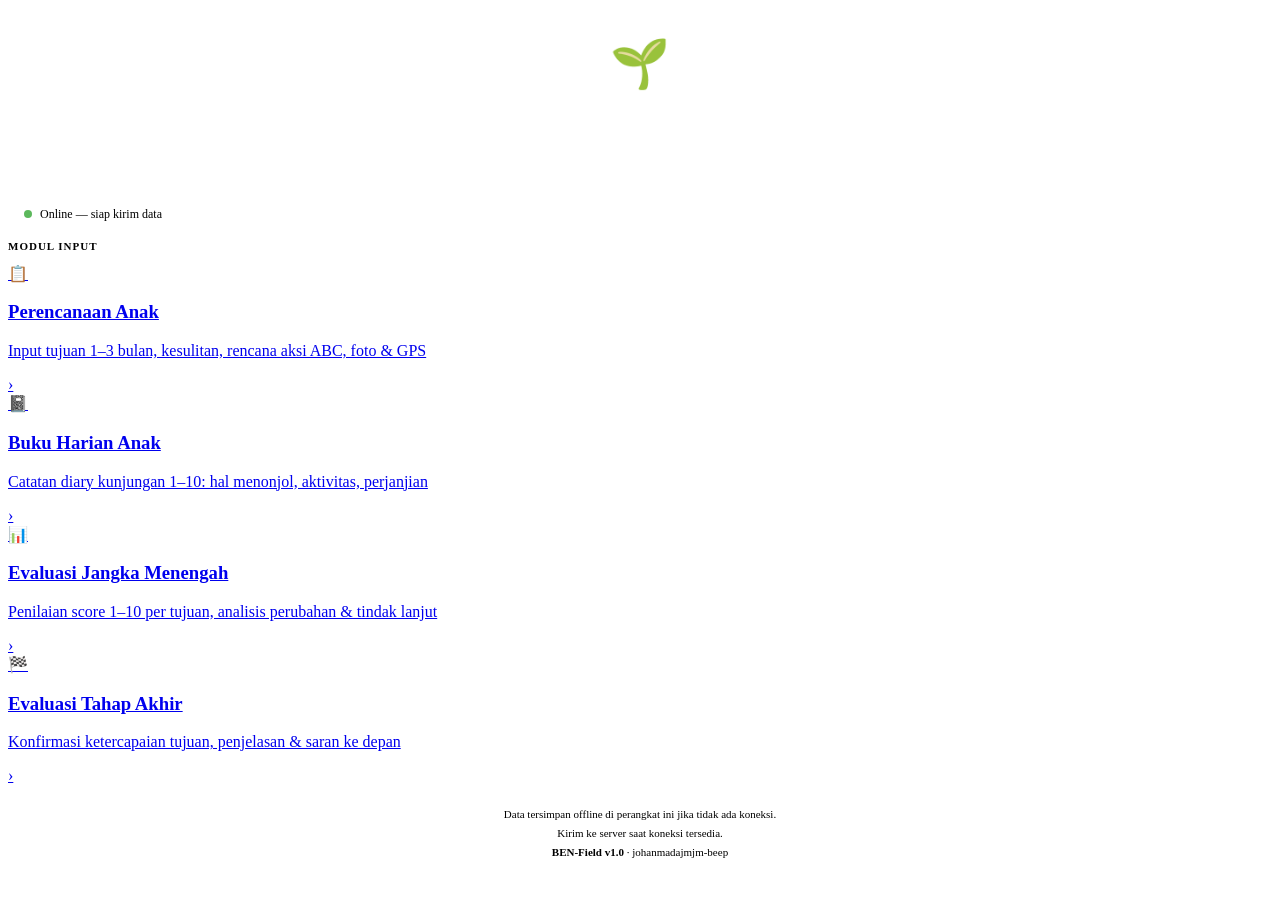
==== index.html @ 11e94c40 "Add files via upload" ====
<!DOCTYPE html>
<html lang="id">
<head>
<meta charset="UTF-8">
<meta name="viewport" content="width=device-width, initial-scale=1.0, maximum-scale=1.0">
<meta name="apple-mobile-web-app-capable" content="yes">
<meta name="theme-color" content="#1a5c3a">
<title>BEN-Field — Menu Utama</title>
<link rel="stylesheet" href="assets/css/shared.css">
<style>
  .hero {
    background: linear-gradient(135deg, var(--green-deep) 0%, #2d6b4a 100%);
    color: white; padding: 28px 20px 24px;
    text-align: center;
  }
  .hero-icon { font-size: 48px; margin-bottom: 10px; }
  .hero h1   { font-size: 22px; font-weight: 800; margin-bottom: 4px; letter-spacing: 0.3px; }
  .hero .tagline { font-size: 13px; opacity: 0.8; }
  .hero .program { font-size: 11px; opacity: 0.6; margin-top: 6px; }

  .section-label {
    font-size: 11px; font-weight: 700; text-transform: uppercase;
    letter-spacing: 1px; color: var(--text-muted);
    padding: 6px 0 8px; margin-bottom: 4px;
  }

  .status-strip {
    display: flex; gap: 8px; flex-wrap: wrap;
    padding: 12px 16px;
    background: var(--green-pale);
    border-bottom: 1px solid var(--green-border);
    font-size: 12px; color: var(--text-mid);
    align-items: center;
  }
  .online-dot { width:8px;height:8px;border-radius:50%;background:#5cb85c;flex-shrink:0; }
  .online-dot.off { background:var(--amber); }

  .queue-summary {
    margin-left: auto; font-size:11px; font-weight:700;
    background: var(--amber); color: white;
    padding: 3px 10px; border-radius: 20px;
    display: none;
  }
  .queue-summary.show { display: block; }

  .footer-note {
    text-align:center; font-size:11px; color:var(--text-muted);
    padding: 20px 16px 40px; line-height: 1.7;
  }
</style>
</head>
<body>

<!-- HERO -->
<div class="hero">
  <div class="hero-icon">🌱</div>
  <h1>BEN-Field</h1>
  <div class="tagline">Aplikasi Input Lapangan Staf CBR</div>
  <div class="program">Program BEN — Manggarai, NTT</div>
</div>

<!-- STATUS -->
<div class="status-strip">
  <div class="online-dot" id="onlineDot"></div>
  <span id="onlineText">Memeriksa koneksi…</span>
  <div class="queue-summary" id="queueSummary"></div>
</div>

<div class="main">
  <div class="section-label">Modul Input</div>

  <a class="home-card" href="perencanaan-anak-ben.html">
    <div class="home-card-icon green">📋</div>
    <div class="home-card-text">
      <h3>Perencanaan Anak</h3>
      <p>Input tujuan 1–3 bulan, kesulitan, rencana aksi ABC, foto & GPS</p>
    </div>
    <div class="home-card-arrow">›</div>
  </a>

  <a class="home-card" href="buku-harian.html">
    <div class="home-card-icon blue">📓</div>
    <div class="home-card-text">
      <h3>Buku Harian Anak</h3>
      <p>Catatan diary kunjungan 1–10: hal menonjol, aktivitas, perjanjian</p>
    </div>
    <div class="home-card-arrow">›</div>
  </a>

  <a class="home-card" href="evaluasi-menengah.html">
    <div class="home-card-icon purple">📊</div>
    <div class="home-card-text">
      <h3>Evaluasi Jangka Menengah</h3>
      <p>Penilaian score 1–10 per tujuan, analisis perubahan & tindak lanjut</p>
    </div>
    <div class="home-card-arrow">›</div>
  </a>

  <a class="home-card" href="evaluasi-akhir.html">
    <div class="home-card-icon red">🏁</div>
    <div class="home-card-text">
      <h3>Evaluasi Tahap Akhir</h3>
      <p>Konfirmasi ketercapaian tujuan, penjelasan & saran ke depan</p>
    </div>
    <div class="home-card-arrow">›</div>
  </a>

  <div class="footer-note">
    Data tersimpan offline di perangkat ini jika tidak ada koneksi.<br>
    Kirim ke server saat koneksi tersedia.<br>
    <strong>BEN-Field v1.0</strong> · johanmadajmjm-beep
  </div>
</div>

<script>
const MODULES = ['perencanaan','buku_harian','eval_menengah','eval_akhir'];

function checkStatus() {
  const dot  = document.getElementById('onlineDot');
  const text = document.getElementById('onlineText');
  if (navigator.onLine) {
    dot.className  = 'online-dot';
    text.textContent = 'Online — siap kirim data';
  } else {
    dot.className  = 'online-dot off';
    text.textContent = 'Offline — data akan disimpan lokal';
  }
  // Count total queued
  let total = 0;
  MODULES.forEach(m => {
    try { total += JSON.parse(localStorage.getItem(`ben_queue_${m}`) || '[]').length; } catch {}
  });
  const qs = document.getElementById('queueSummary');
  if (total > 0) { qs.textContent = `${total} antrian belum terkirim`; qs.classList.add('show'); }
  else { qs.classList.remove('show'); }
}

window.addEventListener('online',  checkStatus);
window.addEventListener('offline', checkStatus);
document.addEventListener('DOMContentLoaded', checkStatus);
</script>
</body>
</html>
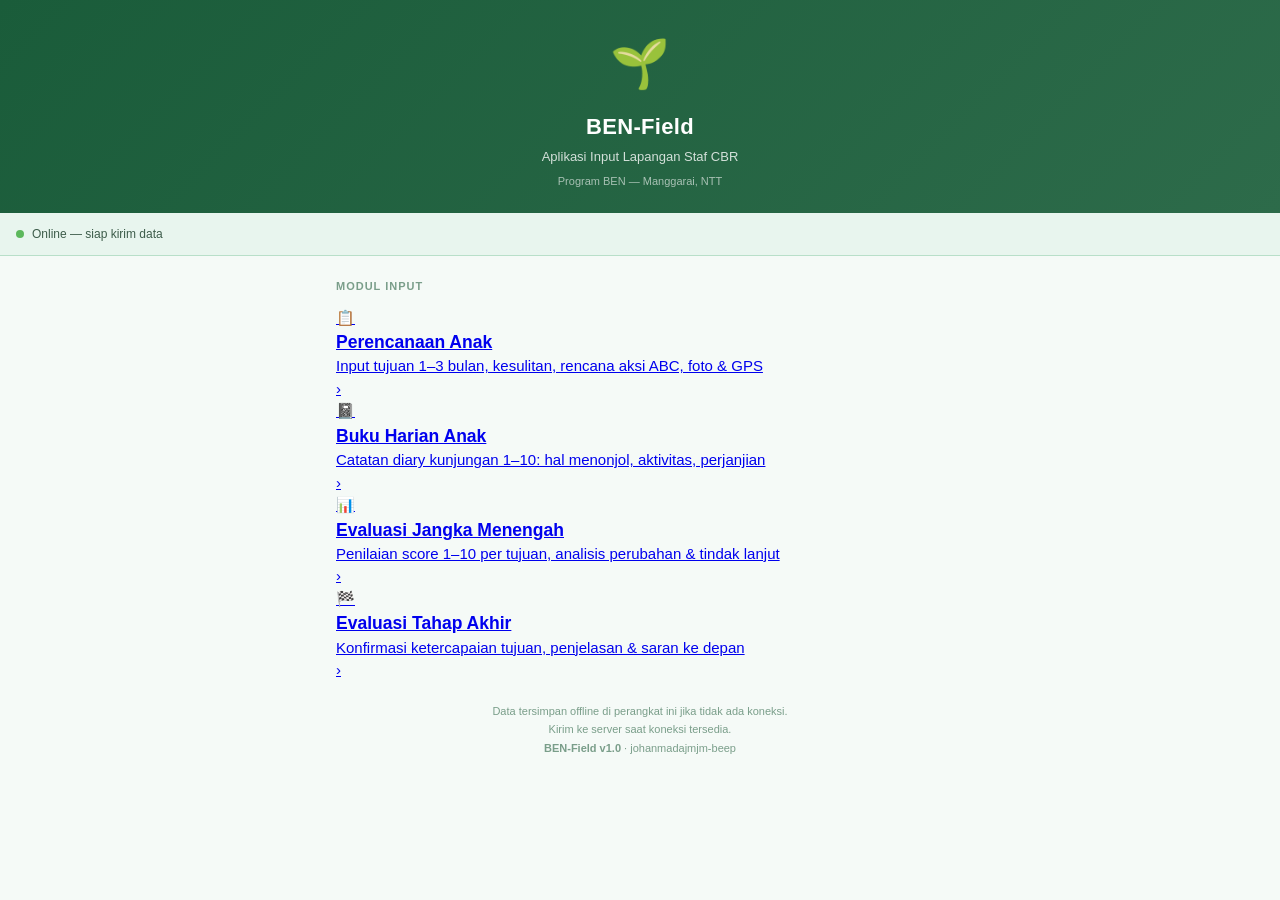
==== commit f2811da5: "Update index.html" ====
--- a/index.html
+++ b/index.html
@@ -139,5 +139,7 @@
 window.addEventListener('offline', checkStatus);
 document.addEventListener('DOMContentLoaded', checkStatus);
 </script>
+<script>window.BEN_ACTIVE_NAV = "nav-home";</script>
+<script src="assets/js/nav.js"></script>
 </body>
 </html>
--- a/assets/css/shared.css
+++ b/assets/css/shared.css
@@ -0,0 +1,440 @@
+/* ================================================================
+   BEN-Field: Shared CSS
+   ================================================================ */
+
+:root {
+  --green-deep:   #1a5c3a;
+  --green-mid:    #2d7a52;
+  --green-light:  #4a9e6f;
+  --green-pale:   #e8f5ee;
+  --green-border: #b8dfc9;
+  --amber:        #e07b2a;
+  --amber-light:  #fef3e8;
+  --amber-border: #f0c07a;
+  --red:          #c0392b;
+  --red-light:    #fdecea;
+  --blue:         #1a3d5c;
+  --blue-light:   #e0f0ff;
+  --purple:       #4a2d7a;
+  --purple-light: #f3e8ff;
+  --text:         #1a2e24;
+  --text-mid:     #3d5c4a;
+  --text-muted:   #7a9e8a;
+  --bg:           #f5faf7;
+  --card:         #ffffff;
+  --border:       #d4e8db;
+  --radius:       12px;
+  --radius-sm:    8px;
+  --shadow:       0 2px 8px rgba(26,92,58,0.10);
+  --shadow-lg:    0 8px 32px rgba(26,92,58,0.14);
+  --nav-height:   64px;
+}
+
+* { box-sizing: border-box; margin: 0; padding: 0; }
+
+body {
+  font-family: -apple-system, BlinkMacSystemFont, 'Segoe UI', sans-serif;
+  background: var(--bg);
+  color: var(--text);
+  font-size: 15px;
+  line-height: 1.5;
+  min-height: 100vh;
+  padding-bottom: var(--nav-height);
+}
+
+/* ── HEADER ─────────────────────────────────────── */
+.app-header {
+  background: var(--green-deep);
+  color: #fff;
+  padding: 14px 16px 12px;
+  position: sticky;
+  top: 0;
+  z-index: 100;
+  display: flex;
+  align-items: center;
+  justify-content: space-between;
+  box-shadow: 0 2px 12px rgba(0,0,0,0.20);
+}
+.app-header.buku-harian { background: var(--blue); }
+.app-header.eval-mid    { background: var(--purple); }
+.app-header.eval-akhir  { background: #7a1a1a; }
+
+.logo-wrap { display: flex; align-items: center; gap: 10px; }
+.logo-icon {
+  width: 36px; height: 36px;
+  background: rgba(255,255,255,0.15);
+  border-radius: 8px;
+  display: flex; align-items: center; justify-content: center;
+  font-size: 20px;
+}
+.app-header h1   { font-size: 15px; font-weight: 700; line-height: 1.2; }
+.app-header .sub { font-size: 11px; opacity: 0.7; }
+
+/* ── STATUS BAR ──────────────────────────────────── */
+.status-bar {
+  display: flex; align-items: center; gap: 8px;
+  padding: 7px 16px;
+  background: var(--green-pale);
+  border-bottom: 1px solid var(--green-border);
+  font-size: 11px; color: var(--text-mid);
+}
+.status-dot { width:7px; height:7px; border-radius:50%; background:#5cb85c; flex-shrink:0; }
+.status-dot.offline { background: var(--amber); }
+
+/* ── BOTTOM NAV ──────────────────────────────────── */
+.bottom-nav {
+  position: fixed;
+  bottom: 0; left: 0; right: 0;
+  height: var(--nav-height);
+  background: #fff;
+  border-top: 1px solid var(--border);
+  display: flex;
+  z-index: 200;
+  box-shadow: 0 -4px 16px rgba(0,0,0,0.08);
+}
+
+.nav-item {
+  flex: 1;
+  display: flex;
+  flex-direction: column;
+  align-items: center;
+  justify-content: center;
+  gap: 3px;
+  text-decoration: none;
+  color: var(--text-muted);
+  font-size: 10px;
+  font-weight: 600;
+  padding: 6px 4px;
+  transition: all 0.15s;
+  position: relative;
+  cursor: pointer;
+  border: none;
+  background: none;
+  -webkit-tap-highlight-color: transparent;
+}
+
+.nav-item .nav-icon {
+  font-size: 22px;
+  line-height: 1;
+  transition: transform 0.15s;
+}
+
+.nav-item.active {
+  color: var(--green-deep);
+}
+.nav-item.active .nav-icon {
+  transform: translateY(-2px);
+}
+.nav-item.active::after {
+  content: '';
+  position: absolute;
+  top: 0; left: 20%; right: 20%;
+  height: 3px;
+  background: var(--green-deep);
+  border-radius: 0 0 3px 3px;
+}
+
+/* Active color per modul */
+.nav-item.active.nav-perencanaan { color: var(--green-deep); }
+.nav-item.active.nav-perencanaan::after { background: var(--green-deep); }
+.nav-item.active.nav-harian  { color: var(--blue); }
+.nav-item.active.nav-harian::after  { background: var(--blue); }
+.nav-item.active.nav-menengah{ color: var(--purple); }
+.nav-item.active.nav-menengah::after{ background: var(--purple); }
+.nav-item.active.nav-akhir   { color: #7a1a1a; }
+.nav-item.active.nav-akhir::after   { background: #7a1a1a; }
+
+.nav-badge {
+  position: absolute;
+  top: 4px; right: calc(50% - 18px);
+  background: var(--amber);
+  color: white;
+  font-size: 9px;
+  font-weight: 800;
+  width: 16px; height: 16px;
+  border-radius: 50%;
+  display: none;
+  align-items: center;
+  justify-content: center;
+}
+.nav-badge.show { display: flex; }
+
+/* ── MAIN ────────────────────────────────────────── */
+.main { padding: 16px; max-width: 640px; margin: 0 auto; }
+
+/* ── SECTION CARDS ───────────────────────────────── */
+.section-card {
+  background: var(--card);
+  border-radius: var(--radius);
+  border: 1px solid var(--border);
+  box-shadow: var(--shadow);
+  margin-bottom: 14px;
+  overflow: hidden;
+}
+
+.section-header {
+  background: var(--green-deep);
+  color: #fff;
+  padding: 12px 16px;
+  display: flex; align-items: center; gap: 10px;
+  cursor: pointer; user-select: none;
+}
+.section-header.blue   { background: var(--blue); }
+.section-header.purple { background: var(--purple); }
+.section-header.red    { background: #7a1a1a; }
+.section-header.diary  { background: #1a4a5c; }
+
+.section-num {
+  width:26px; height:26px;
+  background: rgba(255,255,255,0.20);
+  border-radius:50%;
+  display:flex; align-items:center; justify-content:center;
+  font-size:12px; font-weight:700; flex-shrink:0;
+}
+.section-title { flex:1; font-size:14px; font-weight:600; }
+.section-sub   { font-size:11px; opacity:0.75; font-weight:400; }
+.chevron { font-size:12px; transition:transform 0.2s; opacity:0.8; }
+.chevron.open { transform:rotate(180deg); }
+
+.section-body { padding:16px; display:none; }
+.section-body.open { display:block; }
+
+/* ── FORM FIELDS ─────────────────────────────────── */
+.field { margin-bottom: 14px; }
+.field:last-child { margin-bottom: 0; }
+
+label { display:block; font-size:13px; font-weight:600; color:var(--text-mid); margin-bottom:5px; }
+label .req  { color:var(--red); margin-left:2px; }
+label .hint { display:block; font-size:11px; font-weight:400; color:var(--text-muted); margin-top:2px; font-style:italic; }
+
+input[type="text"], input[type="date"], input[type="number"],
+select, textarea {
+  width:100%; padding:11px 13px;
+  border:1.5px solid var(--border);
+  border-radius:var(--radius-sm);
+  font-size:14px; font-family:inherit; color:var(--text);
+  background:#fff;
+  transition:border-color 0.15s, box-shadow 0.15s;
+  appearance:none; -webkit-appearance:none;
+}
+input:focus, select:focus, textarea:focus {
+  outline:none;
+  border-color:var(--green-mid);
+  box-shadow:0 0 0 3px rgba(45,122,82,0.12);
+}
+select {
+  background-image: url("data:image/svg+xml,%3Csvg xmlns='http://www.w3.org/2000/svg' width='12' height='8' viewBox='0 0 12 8'%3E%3Cpath fill='%233d5c4a' d='M1 1l5 5 5-5'/%3E%3C/svg%3E");
+  background-repeat:no-repeat; background-position:right 12px center; padding-right:36px;
+}
+textarea { resize:vertical; min-height:80px; }
+
+/* ── SCORE INPUT ─────────────────────────────────── */
+.score-input-wrap { display:flex; align-items:center; gap:14px; }
+.score-input-wrap input[type="number"] { width:90px; text-align:center; font-size:28px; font-weight:800; color:var(--green-deep); padding:10px; }
+.score-label {
+  font-size:14px; font-weight:700; padding:8px 16px;
+  border-radius:20px; transition:all 0.2s;
+  background:var(--green-pale); color:var(--green-deep);
+  border:1.5px solid var(--green-border);
+}
+.score-label.mid { background:#fff8e1; color:#e65100; border-color:#ffcc80; }
+.score-label.low { background:var(--red-light); color:var(--red); border-color:#f5b7b1; }
+
+/* ── YES/NO ──────────────────────────────────────── */
+.yn-group { display:flex; gap:10px; margin-bottom:12px; }
+.yn-btn {
+  flex:1; padding:14px; border:2px solid var(--border);
+  border-radius:var(--radius-sm);
+  background:#fff; color:var(--text-mid);
+  font-size:15px; font-weight:700; cursor:pointer;
+  transition:all 0.15s; text-align:center;
+}
+.yn-btn.ya    { background:#e8f5e9; border-color:#43a047; color:#2e7d32; }
+.yn-btn.tidak { background:var(--red-light); border-color:var(--red); color:var(--red); }
+.cond-field { display:none; margin-top:2px; }
+.cond-field.show { display:block; }
+.achieved-banner {
+  background:#e8f5e9; border:1.5px solid #43a047;
+  border-radius:8px; padding:12px 14px;
+  font-size:13px; color:#2e7d32; font-weight:600;
+  display:flex; align-items:center; gap:8px;
+}
+
+/* ── DIVIDER ─────────────────────────────────────── */
+.divider { height:1px; background:var(--border); margin:14px 0; }
+
+/* ── ACTION BUTTONS ──────────────────────────────── */
+.action-row {
+  display:flex; gap:10px; flex-direction:column;
+  padding:16px; background:var(--card);
+  border-radius:var(--radius); border:1px solid var(--border);
+  box-shadow:var(--shadow); margin-bottom:14px;
+}
+.btn {
+  width:100%; padding:14px; border:none;
+  border-radius:var(--radius-sm);
+  font-size:15px; font-weight:700; cursor:pointer;
+  display:flex; align-items:center; justify-content:center;
+  gap:8px; transition:all 0.15s; letter-spacing:0.3px;
+}
+.btn-draft  { background:var(--green-pale); color:var(--green-deep); border:1.5px solid var(--green-border); }
+.btn-draft:hover { background:var(--green-border); }
+.btn-submit { background:var(--green-deep); color:white; }
+.btn-submit:hover { background:var(--green-mid); }
+.btn-submit:disabled { background:var(--text-muted); cursor:not-allowed; }
+.btn-reset  { background:var(--amber-light); color:var(--amber); border:1.5px solid var(--amber-border); }
+
+/* ── QUEUE BADGE (header) ────────────────────────── */
+.queue-badge {
+  background:var(--amber); color:white;
+  font-size:11px; font-weight:700;
+  padding:4px 10px; border-radius:20px;
+  cursor:pointer; display:none; align-items:center; gap:5px;
+}
+.queue-badge.visible { display:flex; }
+
+/* ── TOAST ───────────────────────────────────────── */
+.toast {
+  position:fixed; bottom:calc(var(--nav-height) + 12px); left:50%;
+  transform:translateX(-50%) translateY(80px);
+  background:var(--text); color:white;
+  padding:12px 20px; border-radius:24px;
+  font-size:14px; font-weight:500;
+  box-shadow:var(--shadow-lg);
+  transition:transform 0.3s ease;
+  z-index:999; white-space:nowrap;
+  max-width:90vw; text-align:center;
+}
+.toast.show    { transform:translateX(-50%) translateY(0); }
+.toast.success { background:var(--green-deep); }
+.toast.error   { background:var(--red); }
+.toast.warning { background:var(--amber); }
+
+/* ── MODAL ───────────────────────────────────────── */
+.modal-overlay {
+  display:none; position:fixed; inset:0;
+  background:rgba(0,0,0,0.45); z-index:300; align-items:flex-end;
+}
+.modal-overlay.open { display:flex; }
+.modal-box {
+  background:white; border-radius:20px 20px 0 0;
+  width:100%; max-height:80vh; overflow-y:auto;
+  padding:20px 16px calc(var(--nav-height) + 20px);
+}
+.modal-handle { width:40px; height:4px; background:var(--border); border-radius:2px; margin:0 auto 16px; }
+.modal-title  { font-size:16px; font-weight:700; color:var(--text); margin-bottom:14px; }
+.queue-item {
+  border:1px solid var(--border); border-radius:var(--radius-sm);
+  padding:12px; margin-bottom:10px;
+  display:flex; align-items:center; gap:10px;
+}
+.queue-item-info { flex:1; }
+.queue-item-name { font-size:14px; font-weight:600; }
+.queue-item-meta { font-size:11px; color:var(--text-muted); }
+.btn-q-submit { background:var(--green-deep); color:white; border:none; border-radius:6px; padding:8px 14px; font-size:12px; font-weight:700; cursor:pointer; }
+.btn-q-delete { background:var(--red-light); color:var(--red); border:none; border-radius:6px; padding:8px 12px; font-size:12px; font-weight:700; cursor:pointer; }
+.empty-queue  { text-align:center; padding:32px; color:var(--text-muted); font-size:14px; }
+
+/* ── CONFIRM ─────────────────────────────────────── */
+.confirm-overlay {
+  display:none; position:fixed; inset:0;
+  background:rgba(0,0,0,0.45); z-index:400;
+  align-items:center; justify-content:center; padding:20px;
+}
+.confirm-overlay.open { display:flex; }
+.confirm-box {
+  background:white; border-radius:var(--radius);
+  padding:24px; width:100%; max-width:340px; text-align:center;
+}
+.confirm-box h3 { font-size:16px; margin-bottom:8px; }
+.confirm-box p  { font-size:13px; color:var(--text-muted); margin-bottom:20px; }
+.confirm-btns   { display:flex; gap:10px; }
+.confirm-btns button { flex:1; padding:12px; border-radius:8px; border:none; font-size:14px; font-weight:700; cursor:pointer; }
+.btn-cancel-c { background:var(--border); color:var(--text); }
+.btn-do-reset { background:var(--red); color:white; }
+
+/* ── PROGRESS ────────────────────────────────────── */
+.progress-bar { height:3px; background:var(--green-pale); border-radius:2px; overflow:hidden; margin-bottom:10px; display:none; }
+.progress-bar.visible { display:block; }
+.progress-fill { height:100%; background:var(--green-mid); transition:width 0.3s; width:0%; }
+
+/* ── SPINNER ─────────────────────────────────────── */
+.spinner {
+  display:inline-block; width:16px; height:16px;
+  border:2px solid rgba(255,255,255,0.4);
+  border-top-color:white; border-radius:50%;
+  animation:spin 0.7s linear infinite;
+}
+@keyframes spin { to { transform:rotate(360deg); } }
+
+/* ── DIARY GUIDE ─────────────────────────────────── */
+.diary-guide {
+  background:#e8f4fd; border:1.5px solid #90caf9;
+  border-radius:8px; padding:10px 13px;
+  font-size:12px; color:#1a3a5c; line-height:1.7; margin-bottom:10px;
+}
+.diary-guide strong { color:#0d2a45; }
+
+/* ── SCORE HINT ──────────────────────────────────── */
+.score-hint {
+  background:var(--purple-light); border:1.5px solid #c084fc;
+  border-radius:8px; padding:10px 13px;
+  font-size:12px; color:#4a1d7a; margin-bottom:10px; line-height:1.7;
+}
+.score-scale { display:flex; gap:4px; margin-top:8px; flex-wrap:wrap; }
+.score-scale span {
+  font-size:10px; padding:3px 7px; border-radius:10px;
+  background:rgba(255,255,255,0.7); border:1px solid #c084fc; color:#4a1d7a;
+}
+
+/* ── ABC BOX ─────────────────────────────────────── */
+.abc-box {
+  background:var(--amber-light); border:1.5px solid var(--amber-border);
+  border-radius:var(--radius-sm); padding:10px 12px;
+  margin-bottom:8px; font-size:12px; color:#7a4a10; line-height:1.6;
+}
+.abc-box strong { color:#5a3008; }
+
+/* ── FOTO ────────────────────────────────────────── */
+.foto-grid { display:grid; grid-template-columns:1fr 1fr 1fr; gap:10px; margin-top:4px; }
+.foto-slot {
+  aspect-ratio:1; border:2px dashed var(--border);
+  border-radius:var(--radius-sm);
+  display:flex; flex-direction:column;
+  align-items:center; justify-content:center;
+  cursor:pointer; position:relative;
+  background:var(--green-pale); overflow:hidden; transition:border-color 0.15s;
+}
+.foto-slot:hover { border-color:var(--green-mid); }
+.foto-slot.has-photo { border-style:solid; border-color:var(--green-mid); }
+.foto-slot .slot-icon  { font-size:24px; margin-bottom:4px; }
+.foto-slot .slot-label { font-size:10px; color:var(--text-muted); text-align:center; line-height:1.3; }
+.foto-slot img { position:absolute; inset:0; width:100%; height:100%; object-fit:cover; }
+.foto-slot .remove-btn {
+  position:absolute; top:4px; right:4px;
+  background:rgba(0,0,0,0.6); color:white; border:none; border-radius:50%;
+  width:22px; height:22px; font-size:12px; cursor:pointer;
+  display:flex; align-items:center; justify-content:center; z-index:2;
+}
+
+/* ── GPS ─────────────────────────────────────────── */
+.gps-row { display:flex; gap:8px; align-items:stretch; }
+.gps-display {
+  flex:1; padding:11px 13px; border:1.5px solid var(--border);
+  border-radius:var(--radius-sm); font-size:13px; color:var(--text-mid);
+  background:#fff; display:flex; align-items:center; gap:6px;
+}
+.gps-display.got-location { color:var(--green-mid); border-color:var(--green-mid); }
+.gps-display.error { color:var(--red); border-color:var(--red); }
+.btn-gps {
+  padding:0 14px; background:var(--green-deep); color:white; border:none;
+  border-radius:var(--radius-sm); font-size:13px; font-weight:600; cursor:pointer;
+  white-space:nowrap; display:flex; align-items:center; gap:6px; transition:background 0.15s;
+}
+.btn-gps:hover { background:var(--green-mid); }
+.btn-gps:disabled { background:var(--text-muted); cursor:not-allowed; }
+
+@media (min-width:480px) {
+  .action-row { flex-direction:row; }
+  .btn { width:auto; flex:1; }
+}
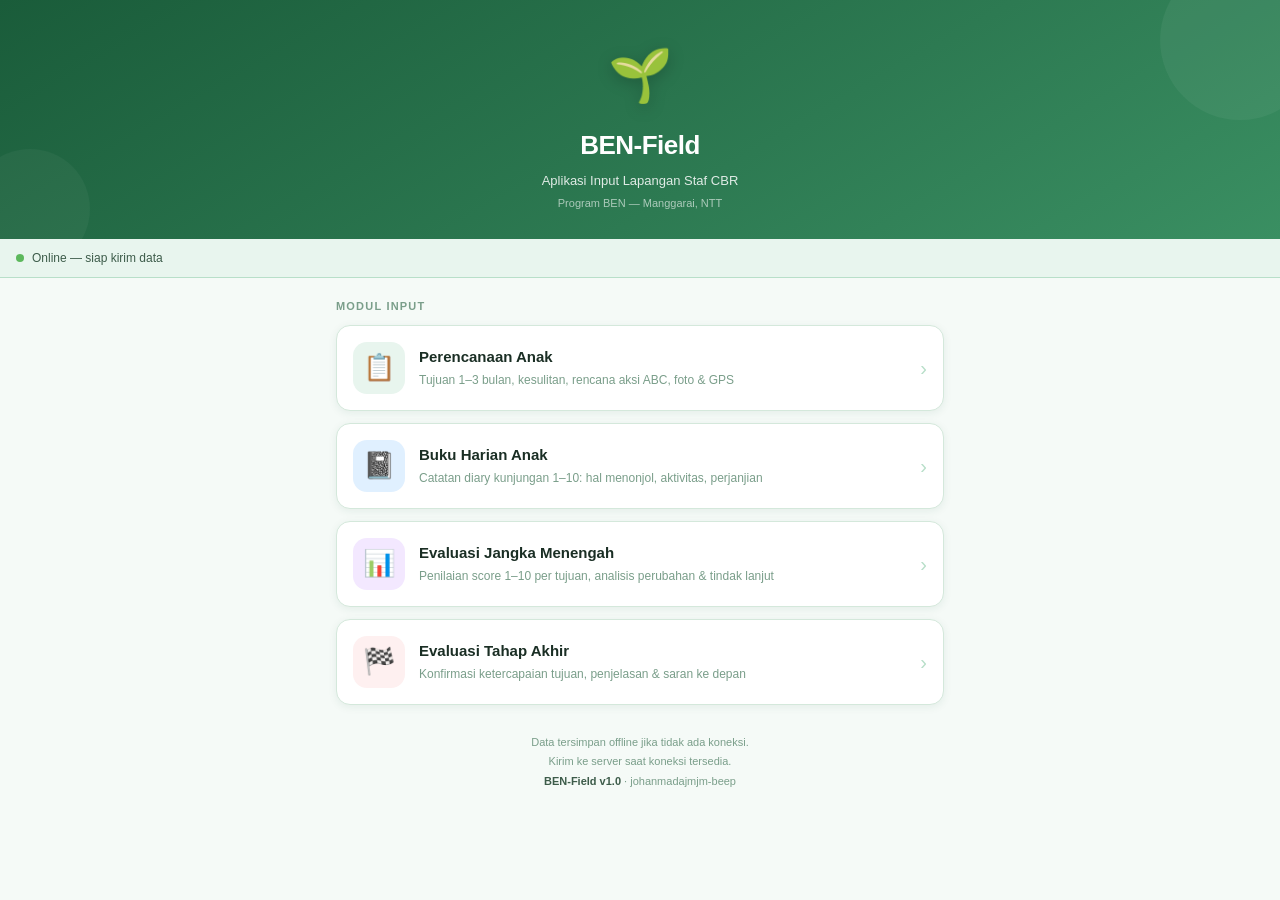
==== commit 22953f85: "Update index.html" ====
--- a/index.html
+++ b/index.html
@@ -4,56 +4,174 @@
 <meta charset="UTF-8">
 <meta name="viewport" content="width=device-width, initial-scale=1.0, maximum-scale=1.0">
 <meta name="apple-mobile-web-app-capable" content="yes">
+<meta name="mobile-web-app-capable" content="yes">
 <meta name="theme-color" content="#1a5c3a">
 <title>BEN-Field — Menu Utama</title>
+<link rel="preconnect" href="https://fonts.googleapis.com">
+<link rel="preconnect" href="https://fonts.gstatic.com" crossorigin>
+<link href="https://fonts.googleapis.com/css2?family=Plus+Jakarta+Sans:wght@400;500;600;700;800&display=swap" rel="stylesheet">
 <link rel="stylesheet" href="assets/css/shared.css">
 <style>
+  /* ── HERO ─────────────────────────────────────── */
   .hero {
-    background: linear-gradient(135deg, var(--green-deep) 0%, #2d6b4a 100%);
-    color: white; padding: 28px 20px 24px;
+    background: linear-gradient(150deg, #1a5c3a 0%, #2d7a52 60%, #3a8f62 100%);
+    color: white;
+    padding: 36px 24px 28px;
     text-align: center;
-  }
-  .hero-icon { font-size: 48px; margin-bottom: 10px; }
-  .hero h1   { font-size: 22px; font-weight: 800; margin-bottom: 4px; letter-spacing: 0.3px; }
-  .hero .tagline { font-size: 13px; opacity: 0.8; }
-  .hero .program { font-size: 11px; opacity: 0.6; margin-top: 6px; }
-
+    position: relative;
+    overflow: hidden;
+  }
+  .hero::before {
+    content: '';
+    position: absolute;
+    top: -40px; right: -40px;
+    width: 160px; height: 160px;
+    background: rgba(255,255,255,0.05);
+    border-radius: 50%;
+  }
+  .hero::after {
+    content: '';
+    position: absolute;
+    bottom: -30px; left: -30px;
+    width: 120px; height: 120px;
+    background: rgba(255,255,255,0.04);
+    border-radius: 50%;
+  }
+  .hero-icon {
+    font-size: 52px;
+    margin-bottom: 12px;
+    display: block;
+    filter: drop-shadow(0 4px 8px rgba(0,0,0,0.2));
+  }
+  .hero h1 {
+    font-size: 26px;
+    font-weight: 800;
+    letter-spacing: -0.5px;
+    margin-bottom: 6px;
+  }
+  .hero .tagline {
+    font-size: 13px;
+    opacity: 0.85;
+    font-weight: 500;
+  }
+  .hero .program {
+    font-size: 11px;
+    opacity: 0.6;
+    margin-top: 4px;
+    font-weight: 400;
+  }
+
+  /* ── STATUS ───────────────────────────────────── */
+  .status-strip {
+    display: flex;
+    align-items: center;
+    gap: 8px;
+    padding: 10px 16px;
+    background: #e8f5ee;
+    border-bottom: 1px solid #b8dfc9;
+    font-size: 12px;
+    color: #3d5c4a;
+    font-weight: 500;
+  }
+  .online-dot {
+    width: 8px; height: 8px;
+    border-radius: 50%;
+    background: #5cb85c;
+    flex-shrink: 0;
+  }
+  .online-dot.off { background: #e07b2a; }
+  .queue-pill {
+    margin-left: auto;
+    background: #e07b2a;
+    color: white;
+    font-size: 11px;
+    font-weight: 700;
+    padding: 3px 10px;
+    border-radius: 20px;
+    display: none;
+  }
+  .queue-pill.show { display: block; }
+
+  /* ── SECTION LABEL ────────────────────────────── */
   .section-label {
-    font-size: 11px; font-weight: 700; text-transform: uppercase;
-    letter-spacing: 1px; color: var(--text-muted);
-    padding: 6px 0 8px; margin-bottom: 4px;
-  }
-
-  .status-strip {
-    display: flex; gap: 8px; flex-wrap: wrap;
-    padding: 12px 16px;
-    background: var(--green-pale);
-    border-bottom: 1px solid var(--green-border);
-    font-size: 12px; color: var(--text-mid);
+    font-size: 11px;
+    font-weight: 700;
+    text-transform: uppercase;
+    letter-spacing: 1.2px;
+    color: #7a9e8a;
+    margin-bottom: 10px;
+    padding-top: 4px;
+  }
+
+  /* ── MODULE CARDS ─────────────────────────────── */
+  .module-card {
+    background: #fff;
+    border-radius: 14px;
+    border: 1px solid #d4e8db;
+    box-shadow: 0 2px 8px rgba(26,92,58,0.08);
+    padding: 16px;
+    margin-bottom: 12px;
+    display: flex;
     align-items: center;
-  }
-  .online-dot { width:8px;height:8px;border-radius:50%;background:#5cb85c;flex-shrink:0; }
-  .online-dot.off { background:var(--amber); }
-
-  .queue-summary {
-    margin-left: auto; font-size:11px; font-weight:700;
-    background: var(--amber); color: white;
-    padding: 3px 10px; border-radius: 20px;
-    display: none;
-  }
-  .queue-summary.show { display: block; }
-
+    gap: 14px;
+    text-decoration: none;
+    color: #1a2e24;
+    transition: box-shadow 0.15s, transform 0.15s;
+    -webkit-tap-highlight-color: transparent;
+  }
+  .module-card:active {
+    transform: scale(0.98);
+    box-shadow: 0 1px 4px rgba(26,92,58,0.08);
+  }
+
+  .card-icon {
+    width: 52px; height: 52px;
+    border-radius: 14px;
+    display: flex; align-items: center; justify-content: center;
+    font-size: 26px;
+    flex-shrink: 0;
+  }
+  .card-icon.green  { background: #e8f5ee; }
+  .card-icon.blue   { background: #e0f0ff; }
+  .card-icon.purple { background: #f3e8ff; }
+  .card-icon.red    { background: #fef0f0; }
+
+  .card-text { flex: 1; min-width: 0; }
+  .card-text h3 {
+    font-size: 15px;
+    font-weight: 700;
+    margin-bottom: 3px;
+    color: #1a2e24;
+  }
+  .card-text p {
+    font-size: 12px;
+    color: #7a9e8a;
+    line-height: 1.4;
+    font-weight: 400;
+  }
+
+  .card-arrow {
+    font-size: 20px;
+    color: #b8dfc9;
+    flex-shrink: 0;
+  }
+
+  /* ── FOOTER ───────────────────────────────────── */
   .footer-note {
-    text-align:center; font-size:11px; color:var(--text-muted);
-    padding: 20px 16px 40px; line-height: 1.7;
-  }
+    text-align: center;
+    font-size: 11px;
+    color: #7a9e8a;
+    padding: 16px 16px 8px;
+    line-height: 1.8;
+  }
+  .footer-note strong { color: #3d5c4a; }
 </style>
 </head>
 <body>
 
 <!-- HERO -->
 <div class="hero">
-  <div class="hero-icon">🌱</div>
+  <span class="hero-icon">🌱</span>
   <h1>BEN-Field</h1>
   <div class="tagline">Aplikasi Input Lapangan Staf CBR</div>
   <div class="program">Program BEN — Manggarai, NTT</div>
@@ -63,82 +181,92 @@
 <div class="status-strip">
   <div class="online-dot" id="onlineDot"></div>
   <span id="onlineText">Memeriksa koneksi…</span>
-  <div class="queue-summary" id="queueSummary"></div>
+  <div class="queue-pill" id="queuePill"></div>
 </div>
 
+<!-- MAIN -->
 <div class="main">
   <div class="section-label">Modul Input</div>
 
-  <a class="home-card" href="perencanaan-anak-ben.html">
-    <div class="home-card-icon green">📋</div>
-    <div class="home-card-text">
+  <a class="module-card" href="perencanaan-anak-ben.html">
+    <div class="card-icon green">📋</div>
+    <div class="card-text">
       <h3>Perencanaan Anak</h3>
-      <p>Input tujuan 1–3 bulan, kesulitan, rencana aksi ABC, foto & GPS</p>
-    </div>
-    <div class="home-card-arrow">›</div>
-  </a>
-
-  <a class="home-card" href="buku-harian.html">
-    <div class="home-card-icon blue">📓</div>
-    <div class="home-card-text">
+      <p>Tujuan 1–3 bulan, kesulitan, rencana aksi ABC, foto & GPS</p>
+    </div>
+    <div class="card-arrow">›</div>
+  </a>
+
+  <a class="module-card" href="buku-harian.html">
+    <div class="card-icon blue">📓</div>
+    <div class="card-text">
       <h3>Buku Harian Anak</h3>
       <p>Catatan diary kunjungan 1–10: hal menonjol, aktivitas, perjanjian</p>
     </div>
-    <div class="home-card-arrow">›</div>
-  </a>
-
-  <a class="home-card" href="evaluasi-menengah.html">
-    <div class="home-card-icon purple">📊</div>
-    <div class="home-card-text">
+    <div class="card-arrow">›</div>
+  </a>
+
+  <a class="module-card" href="evaluasi-menengah.html">
+    <div class="card-icon purple">📊</div>
+    <div class="card-text">
       <h3>Evaluasi Jangka Menengah</h3>
       <p>Penilaian score 1–10 per tujuan, analisis perubahan & tindak lanjut</p>
     </div>
-    <div class="home-card-arrow">›</div>
-  </a>
-
-  <a class="home-card" href="evaluasi-akhir.html">
-    <div class="home-card-icon red">🏁</div>
-    <div class="home-card-text">
+    <div class="card-arrow">›</div>
+  </a>
+
+  <a class="module-card" href="evaluasi-akhir.html">
+    <div class="card-icon red">🏁</div>
+    <div class="card-text">
       <h3>Evaluasi Tahap Akhir</h3>
       <p>Konfirmasi ketercapaian tujuan, penjelasan & saran ke depan</p>
     </div>
-    <div class="home-card-arrow">›</div>
+    <div class="card-arrow">›</div>
   </a>
 
   <div class="footer-note">
-    Data tersimpan offline di perangkat ini jika tidak ada koneksi.<br>
+    Data tersimpan offline jika tidak ada koneksi.<br>
     Kirim ke server saat koneksi tersedia.<br>
     <strong>BEN-Field v1.0</strong> · johanmadajmjm-beep
   </div>
 </div>
 
 <script>
-const MODULES = ['perencanaan','buku_harian','eval_menengah','eval_akhir'];
+const QUEUE_KEYS = [
+  'ben_queue_perencanaan','ben_queue_buku_harian',
+  'ben_queue_eval_menengah','ben_queue_eval_akhir'
+];
 
 function checkStatus() {
   const dot  = document.getElementById('onlineDot');
   const text = document.getElementById('onlineText');
+  const pill = document.getElementById('queuePill');
+
   if (navigator.onLine) {
     dot.className  = 'online-dot';
     text.textContent = 'Online — siap kirim data';
   } else {
     dot.className  = 'online-dot off';
-    text.textContent = 'Offline — data akan disimpan lokal';
-  }
-  // Count total queued
+    text.textContent = 'Offline — data tersimpan lokal';
+  }
+
   let total = 0;
-  MODULES.forEach(m => {
-    try { total += JSON.parse(localStorage.getItem(`ben_queue_${m}`) || '[]').length; } catch {}
+  QUEUE_KEYS.forEach(k => {
+    try { total += JSON.parse(localStorage.getItem(k) || '[]').length; } catch {}
   });
-  const qs = document.getElementById('queueSummary');
-  if (total > 0) { qs.textContent = `${total} antrian belum terkirim`; qs.classList.add('show'); }
-  else { qs.classList.remove('show'); }
+  if (total > 0) {
+    pill.textContent = total + ' antrian belum terkirim';
+    pill.classList.add('show');
+  } else {
+    pill.classList.remove('show');
+  }
 }
 
 window.addEventListener('online',  checkStatus);
 window.addEventListener('offline', checkStatus);
 document.addEventListener('DOMContentLoaded', checkStatus);
 </script>
+
 <script>window.BEN_ACTIVE_NAV = "nav-home";</script>
 <script src="assets/js/nav.js"></script>
 </body>
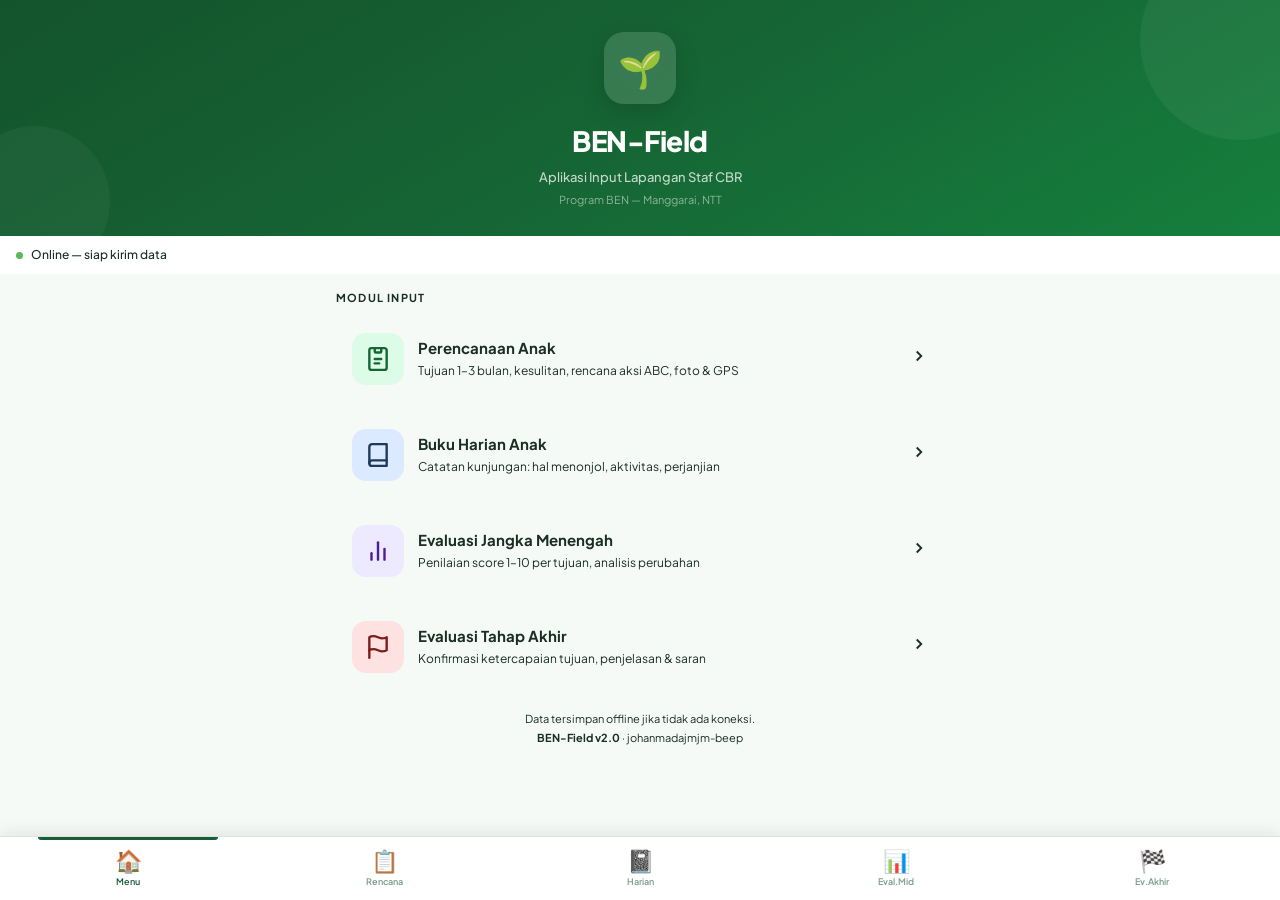
==== commit f49ec465: "Update index.html" ====
--- a/index.html
+++ b/index.html
@@ -3,271 +3,179 @@
 <head>
 <meta charset="UTF-8">
 <meta name="viewport" content="width=device-width, initial-scale=1.0, maximum-scale=1.0">
-<meta name="apple-mobile-web-app-capable" content="yes">
 <meta name="mobile-web-app-capable" content="yes">
-<meta name="theme-color" content="#1a5c3a">
-<title>BEN-Field — Menu Utama</title>
+<meta name="theme-color" content="#14532D">
+<title>BEN-Field</title>
 <link rel="preconnect" href="https://fonts.googleapis.com">
 <link rel="preconnect" href="https://fonts.gstatic.com" crossorigin>
 <link href="https://fonts.googleapis.com/css2?family=Plus+Jakarta+Sans:wght@400;500;600;700;800&display=swap" rel="stylesheet">
 <link rel="stylesheet" href="assets/css/shared.css">
 <style>
-  /* ── HERO ─────────────────────────────────────── */
-  .hero {
-    background: linear-gradient(150deg, #1a5c3a 0%, #2d7a52 60%, #3a8f62 100%);
-    color: white;
-    padding: 36px 24px 28px;
-    text-align: center;
-    position: relative;
-    overflow: hidden;
-  }
-  .hero::before {
-    content: '';
-    position: absolute;
-    top: -40px; right: -40px;
-    width: 160px; height: 160px;
-    background: rgba(255,255,255,0.05);
-    border-radius: 50%;
-  }
-  .hero::after {
-    content: '';
-    position: absolute;
-    bottom: -30px; left: -30px;
-    width: 120px; height: 120px;
-    background: rgba(255,255,255,0.04);
-    border-radius: 50%;
-  }
-  .hero-icon {
-    font-size: 52px;
-    margin-bottom: 12px;
-    display: block;
-    filter: drop-shadow(0 4px 8px rgba(0,0,0,0.2));
-  }
-  .hero h1 {
-    font-size: 26px;
-    font-weight: 800;
-    letter-spacing: -0.5px;
-    margin-bottom: 6px;
-  }
-  .hero .tagline {
-    font-size: 13px;
-    opacity: 0.85;
-    font-weight: 500;
-  }
-  .hero .program {
-    font-size: 11px;
-    opacity: 0.6;
-    margin-top: 4px;
-    font-weight: 400;
-  }
+body { padding-bottom: calc(68px + 24px) !important; }
+.hero {
+  background: linear-gradient(150deg, #14532D 0%, #166534 50%, #15803D 100%);
+  padding: 32px 20px 28px;
+  position: relative; overflow: hidden;
+}
+.hero::before {
+  content:''; position:absolute; top:-60px; right:-60px;
+  width:200px; height:200px; background:rgba(255,255,255,0.05); border-radius:50%;
+}
+.hero::after {
+  content:''; position:absolute; bottom:-40px; left:-40px;
+  width:150px; height:150px; background:rgba(255,255,255,0.04); border-radius:50%;
+}
+.hero-inner { position:relative; z-index:1; text-align:center; }
+.hero-icon-wrap {
+  width:72px; height:72px; margin:0 auto 16px;
+  background:rgba(255,255,255,0.15);
+  border-radius:20px; display:flex; align-items:center; justify-content:center;
+  font-size:36px; backdrop-filter:blur(8px);
+  box-shadow:0 8px 24px rgba(0,0,0,0.15);
+}
+.hero h1 { font-size:28px; font-weight:800; color:#fff; letter-spacing:-0.5px; margin-bottom:6px; }
+.hero .tagline { font-size:13px; color:rgba(255,255,255,0.75); font-weight:500; }
+.hero .program { font-size:11px; color:rgba(255,255,255,0.5); margin-top:4px; }
 
-  /* ── STATUS ───────────────────────────────────── */
-  .status-strip {
-    display: flex;
-    align-items: center;
-    gap: 8px;
-    padding: 10px 16px;
-    background: #e8f5ee;
-    border-bottom: 1px solid #b8dfc9;
-    font-size: 12px;
-    color: #3d5c4a;
-    font-weight: 500;
-  }
-  .online-dot {
-    width: 8px; height: 8px;
-    border-radius: 50%;
-    background: #5cb85c;
-    flex-shrink: 0;
-  }
-  .online-dot.off { background: #e07b2a; }
-  .queue-pill {
-    margin-left: auto;
-    background: #e07b2a;
-    color: white;
-    font-size: 11px;
-    font-weight: 700;
-    padding: 3px 10px;
-    border-radius: 20px;
-    display: none;
-  }
-  .queue-pill.show { display: block; }
+.status-row {
+  display:flex; align-items:center; gap:8px;
+  padding:10px 16px;
+  background:#fff; border-bottom:1px solid var(--c-border);
+  font-size:12px; font-weight:500; color:var(--c-text-muted);
+}
+.queue-pill {
+  margin-left:auto; background:var(--c-amber); color:white;
+  font-size:11px; font-weight:700; padding:4px 10px;
+  border-radius:20px; display:none;
+}
+.queue-pill.show { display:block; }
 
-  /* ── SECTION LABEL ────────────────────────────── */
-  .section-label {
-    font-size: 11px;
-    font-weight: 700;
-    text-transform: uppercase;
-    letter-spacing: 1.2px;
-    color: #7a9e8a;
-    margin-bottom: 10px;
-    padding-top: 4px;
-  }
+.section-label {
+  font-size:11px; font-weight:700; text-transform:uppercase;
+  letter-spacing:1.2px; color:var(--c-text-muted); margin-bottom:10px;
+}
 
-  /* ── MODULE CARDS ─────────────────────────────── */
-  .module-card {
-    background: #fff;
-    border-radius: 14px;
-    border: 1px solid #d4e8db;
-    box-shadow: 0 2px 8px rgba(26,92,58,0.08);
-    padding: 16px;
-    margin-bottom: 12px;
-    display: flex;
-    align-items: center;
-    gap: 14px;
-    text-decoration: none;
-    color: #1a2e24;
-    transition: box-shadow 0.15s, transform 0.15s;
-    -webkit-tap-highlight-color: transparent;
-  }
-  .module-card:active {
-    transform: scale(0.98);
-    box-shadow: 0 1px 4px rgba(26,92,58,0.08);
-  }
+.mod-card {
+  background:var(--c-card); border-radius:var(--radius);
+  border:1px solid var(--c-border); box-shadow:var(--shadow-sm);
+  padding:16px; margin-bottom:12px;
+  display:flex; align-items:center; gap:14px;
+  text-decoration:none; color:var(--c-text);
+  transition:all var(--transition);
+  -webkit-tap-highlight-color:transparent;
+}
+.mod-card:hover { box-shadow:var(--shadow-md); transform:translateY(-1px); }
+.mod-card:active { transform:scale(0.98); }
 
-  .card-icon {
-    width: 52px; height: 52px;
-    border-radius: 14px;
-    display: flex; align-items: center; justify-content: center;
-    font-size: 26px;
-    flex-shrink: 0;
-  }
-  .card-icon.green  { background: #e8f5ee; }
-  .card-icon.blue   { background: #e0f0ff; }
-  .card-icon.purple { background: #f3e8ff; }
-  .card-icon.red    { background: #fef0f0; }
+.mod-icon {
+  width:52px; height:52px; border-radius:14px;
+  display:flex; align-items:center; justify-content:center;
+  flex-shrink:0;
+}
+.mod-icon.green  { background:#DCFCE7; color:#166534; }
+.mod-icon.blue   { background:#DBEAFE; color:#1E3A5C; }
+.mod-icon.purple { background:#EDE9FE; color:#4C1D95; }
+.mod-icon.red    { background:#FEE2E2; color:#7F1D1D; }
+.mod-icon svg    { width:26px; height:26px; }
 
-  .card-text { flex: 1; min-width: 0; }
-  .card-text h3 {
-    font-size: 15px;
-    font-weight: 700;
-    margin-bottom: 3px;
-    color: #1a2e24;
-  }
-  .card-text p {
-    font-size: 12px;
-    color: #7a9e8a;
-    line-height: 1.4;
-    font-weight: 400;
-  }
+.mod-text { flex:1; min-width:0; }
+.mod-text h3 { font-size:15px; font-weight:700; margin-bottom:3px; }
+.mod-text p  { font-size:12px; color:var(--c-text-muted); line-height:1.4; font-weight:400; }
+.mod-arrow   { color:var(--c-text-soft); flex-shrink:0; }
+.mod-arrow svg { width:18px; height:18px; }
 
-  .card-arrow {
-    font-size: 20px;
-    color: #b8dfc9;
-    flex-shrink: 0;
-  }
-
-  /* ── FOOTER ───────────────────────────────────── */
-  .footer-note {
-    text-align: center;
-    font-size: 11px;
-    color: #7a9e8a;
-    padding: 16px 16px 8px;
-    line-height: 1.8;
-  }
-  .footer-note strong { color: #3d5c4a; }
+.footer-note {
+  text-align:center; font-size:11px; color:var(--c-text-soft);
+  padding:8px 0 4px; line-height:1.8;
+}
+.footer-note strong { color:var(--c-text-muted); }
 </style>
 </head>
 <body>
-
-<!-- HERO -->
 <div class="hero">
-  <span class="hero-icon">🌱</span>
-  <h1>BEN-Field</h1>
-  <div class="tagline">Aplikasi Input Lapangan Staf CBR</div>
-  <div class="program">Program BEN — Manggarai, NTT</div>
+  <div class="hero-inner">
+    <div class="hero-icon-wrap">🌱</div>
+    <h1>BEN-Field</h1>
+    <div class="tagline">Aplikasi Input Lapangan Staf CBR</div>
+    <div class="program">Program BEN — Manggarai, NTT</div>
+  </div>
 </div>
 
-<!-- STATUS -->
-<div class="status-strip">
-  <div class="online-dot" id="onlineDot"></div>
+<div class="status-row">
+  <div class="status-dot" id="onlineDot"></div>
   <span id="onlineText">Memeriksa koneksi…</span>
   <div class="queue-pill" id="queuePill"></div>
 </div>
 
-<!-- MAIN -->
 <div class="main">
   <div class="section-label">Modul Input</div>
 
-  <a class="module-card" href="perencanaan-anak-ben.html">
-    <div class="card-icon green">📋</div>
-    <div class="card-text">
+  <a class="mod-card" href="perencanaan-anak-ben.html">
+    <div class="mod-icon green">
+      <svg viewBox="0 0 24 24" fill="none" stroke="currentColor" stroke-width="2.2" stroke-linecap="round" stroke-linejoin="round"><rect x="9" y="2" width="6" height="4" rx="1"/><path d="M9 2H6a2 2 0 00-2 2v16a2 2 0 002 2h12a2 2 0 002-2V4a2 2 0 00-2-2h-3"/><line x1="9" y1="12" x2="15" y2="12"/><line x1="9" y1="16" x2="13" y2="16"/></svg>
+    </div>
+    <div class="mod-text">
       <h3>Perencanaan Anak</h3>
       <p>Tujuan 1–3 bulan, kesulitan, rencana aksi ABC, foto & GPS</p>
     </div>
-    <div class="card-arrow">›</div>
+    <div class="mod-arrow"><svg viewBox="0 0 24 24" fill="none" stroke="currentColor" stroke-width="2.5"><polyline points="9 18 15 12 9 6"/></svg></div>
   </a>
 
-  <a class="module-card" href="buku-harian.html">
-    <div class="card-icon blue">📓</div>
-    <div class="card-text">
+  <a class="mod-card" href="buku-harian.html">
+    <div class="mod-icon blue">
+      <svg viewBox="0 0 24 24" fill="none" stroke="currentColor" stroke-width="2.2" stroke-linecap="round" stroke-linejoin="round"><path d="M4 19.5A2.5 2.5 0 016.5 17H20"/><path d="M6.5 2H20v20H6.5A2.5 2.5 0 014 19.5v-15A2.5 2.5 0 016.5 2z"/></svg>
+    </div>
+    <div class="mod-text">
       <h3>Buku Harian Anak</h3>
-      <p>Catatan diary kunjungan 1–10: hal menonjol, aktivitas, perjanjian</p>
+      <p>Catatan kunjungan: hal menonjol, aktivitas, perjanjian</p>
     </div>
-    <div class="card-arrow">›</div>
+    <div class="mod-arrow"><svg viewBox="0 0 24 24" fill="none" stroke="currentColor" stroke-width="2.5"><polyline points="9 18 15 12 9 6"/></svg></div>
   </a>
 
-  <a class="module-card" href="evaluasi-menengah.html">
-    <div class="card-icon purple">📊</div>
-    <div class="card-text">
+  <a class="mod-card" href="evaluasi-menengah.html">
+    <div class="mod-icon purple">
+      <svg viewBox="0 0 24 24" fill="none" stroke="currentColor" stroke-width="2.2" stroke-linecap="round" stroke-linejoin="round"><line x1="18" y1="20" x2="18" y2="10"/><line x1="12" y1="20" x2="12" y2="4"/><line x1="6" y1="20" x2="6" y2="14"/></svg>
+    </div>
+    <div class="mod-text">
       <h3>Evaluasi Jangka Menengah</h3>
-      <p>Penilaian score 1–10 per tujuan, analisis perubahan & tindak lanjut</p>
+      <p>Penilaian score 1–10 per tujuan, analisis perubahan</p>
     </div>
-    <div class="card-arrow">›</div>
+    <div class="mod-arrow"><svg viewBox="0 0 24 24" fill="none" stroke="currentColor" stroke-width="2.5"><polyline points="9 18 15 12 9 6"/></svg></div>
   </a>
 
-  <a class="module-card" href="evaluasi-akhir.html">
-    <div class="card-icon red">🏁</div>
-    <div class="card-text">
+  <a class="mod-card" href="evaluasi-akhir.html">
+    <div class="mod-icon red">
+      <svg viewBox="0 0 24 24" fill="none" stroke="currentColor" stroke-width="2.2" stroke-linecap="round" stroke-linejoin="round"><path d="M4 15s1-1 4-1 5 2 8 2 4-1 4-1V3s-1 1-4 1-5-2-8-2-4 1-4 1z"/><line x1="4" y1="22" x2="4" y2="15"/></svg>
+    </div>
+    <div class="mod-text">
       <h3>Evaluasi Tahap Akhir</h3>
-      <p>Konfirmasi ketercapaian tujuan, penjelasan & saran ke depan</p>
+      <p>Konfirmasi ketercapaian tujuan, penjelasan & saran</p>
     </div>
-    <div class="card-arrow">›</div>
+    <div class="mod-arrow"><svg viewBox="0 0 24 24" fill="none" stroke="currentColor" stroke-width="2.5"><polyline points="9 18 15 12 9 6"/></svg></div>
   </a>
 
   <div class="footer-note">
     Data tersimpan offline jika tidak ada koneksi.<br>
-    Kirim ke server saat koneksi tersedia.<br>
-    <strong>BEN-Field v1.0</strong> · johanmadajmjm-beep
+    <strong>BEN-Field v2.0</strong> · johanmadajmjm-beep
   </div>
 </div>
 
 <script>
-const QUEUE_KEYS = [
-  'ben_queue_perencanaan','ben_queue_buku_harian',
-  'ben_queue_eval_menengah','ben_queue_eval_akhir'
-];
-
-function checkStatus() {
-  const dot  = document.getElementById('onlineDot');
-  const text = document.getElementById('onlineText');
-  const pill = document.getElementById('queuePill');
-
-  if (navigator.onLine) {
-    dot.className  = 'online-dot';
-    text.textContent = 'Online — siap kirim data';
-  } else {
-    dot.className  = 'online-dot off';
-    text.textContent = 'Offline — data tersimpan lokal';
-  }
-
-  let total = 0;
-  QUEUE_KEYS.forEach(k => {
-    try { total += JSON.parse(localStorage.getItem(k) || '[]').length; } catch {}
-  });
-  if (total > 0) {
-    pill.textContent = total + ' antrian belum terkirim';
-    pill.classList.add('show');
-  } else {
-    pill.classList.remove('show');
-  }
+const QK=['ben_queue_perencanaan','ben_queue_buku_harian','ben_queue_eval_menengah','ben_queue_eval_akhir'];
+function checkStatus(){
+  const dot=document.getElementById('onlineDot');
+  const txt=document.getElementById('onlineText');
+  const pill=document.getElementById('queuePill');
+  if(navigator.onLine){dot.className='status-dot';txt.textContent='Online — siap kirim data';}
+  else{dot.className='status-dot offline';txt.textContent='Offline — data tersimpan lokal';}
+  let t=0;QK.forEach(k=>{try{t+=JSON.parse(localStorage.getItem(k)||'[]').length;}catch{}});
+  if(t>0){pill.textContent=t+' antrian belum terkirim';pill.classList.add('show');}
+  else pill.classList.remove('show');
 }
-
-window.addEventListener('online',  checkStatus);
-window.addEventListener('offline', checkStatus);
-document.addEventListener('DOMContentLoaded', checkStatus);
+window.addEventListener('online',checkStatus);window.addEventListener('offline',checkStatus);
+document.addEventListener('DOMContentLoaded',checkStatus);
 </script>
-
-<script>window.BEN_ACTIVE_NAV = "nav-home";</script>
+<script>window.BEN_ACTIVE_NAV='nav-home';</script>
 <script src="assets/js/nav.js"></script>
 </body>
 </html>
--- a/assets/css/shared.css
+++ b/assets/css/shared.css
@@ -33,7 +33,7 @@
 * { box-sizing: border-box; margin: 0; padding: 0; }
 
 body {
-  font-family: -apple-system, BlinkMacSystemFont, 'Segoe UI', sans-serif;
+  font-family: 'Plus Jakarta Sans', -apple-system, BlinkMacSystemFont, 'Segoe UI', sans-serif;
   background: var(--bg);
   color: var(--text);
   font-size: 15px;
